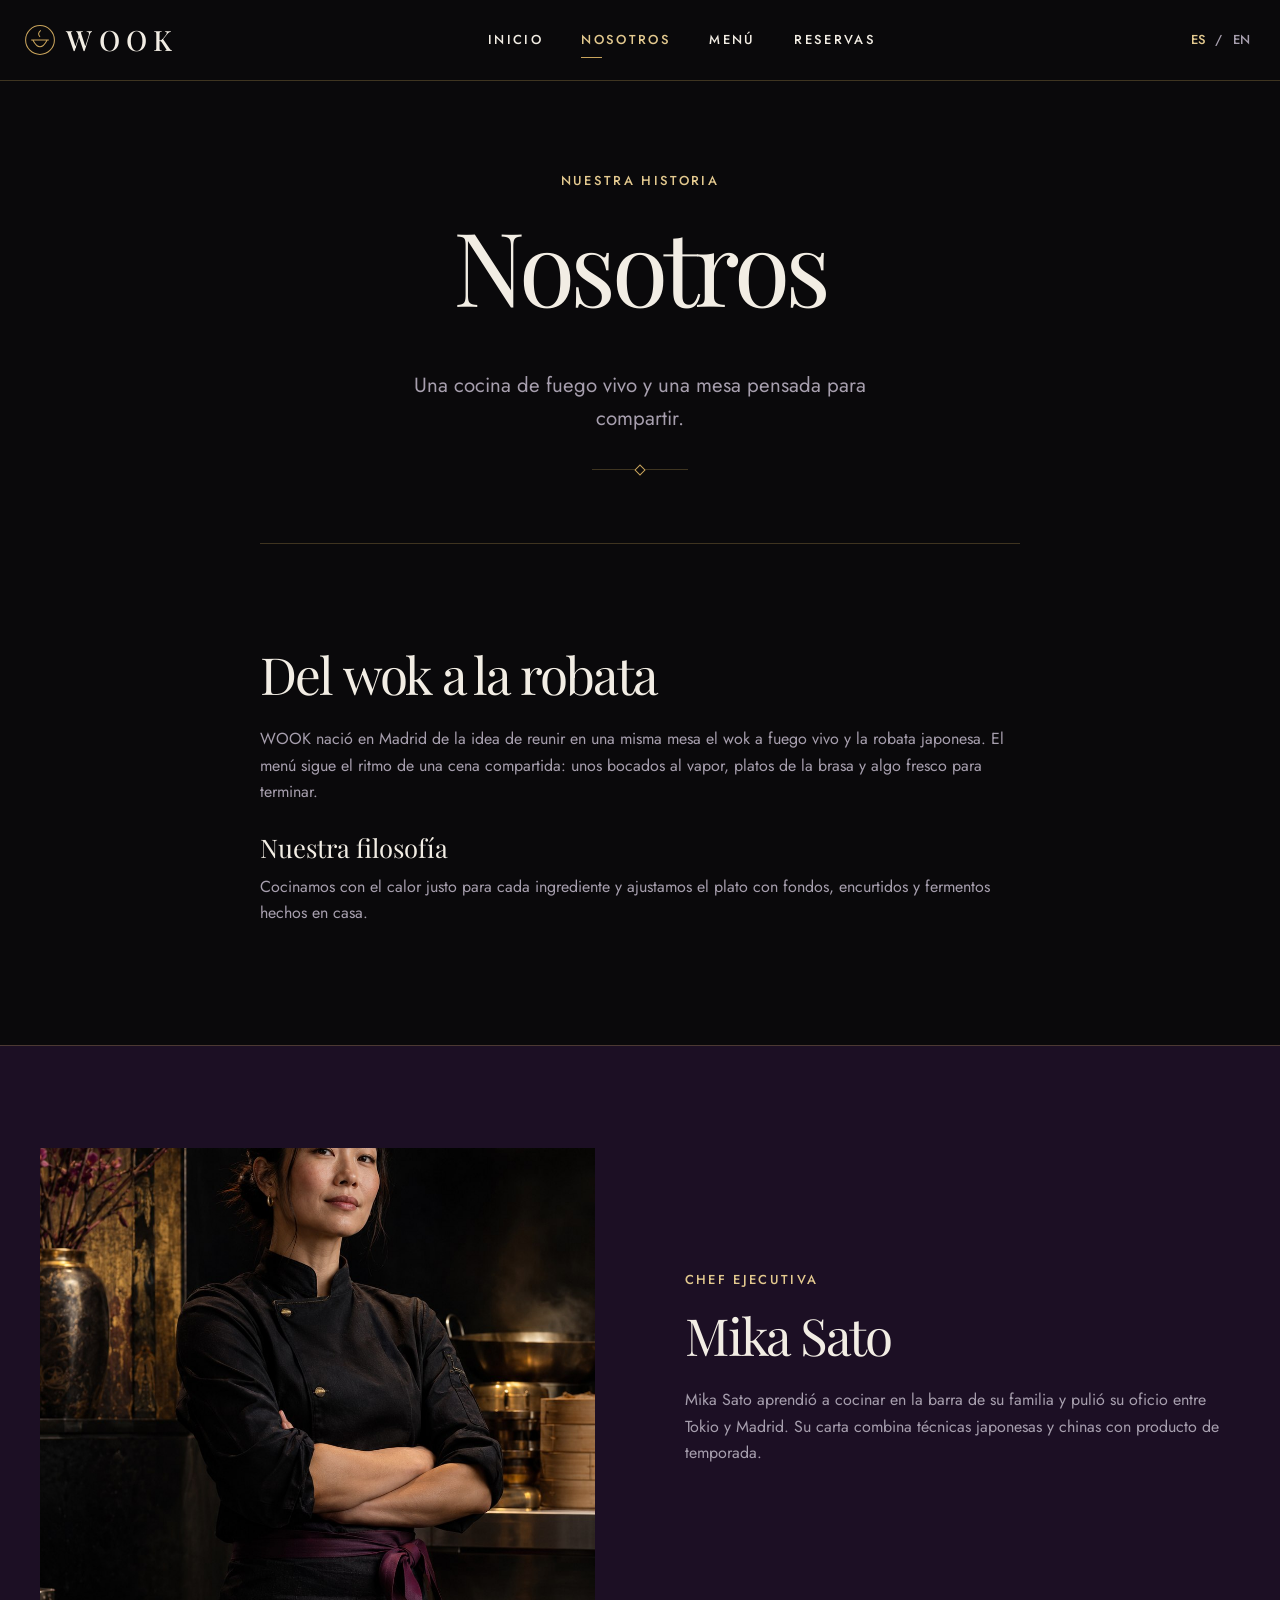
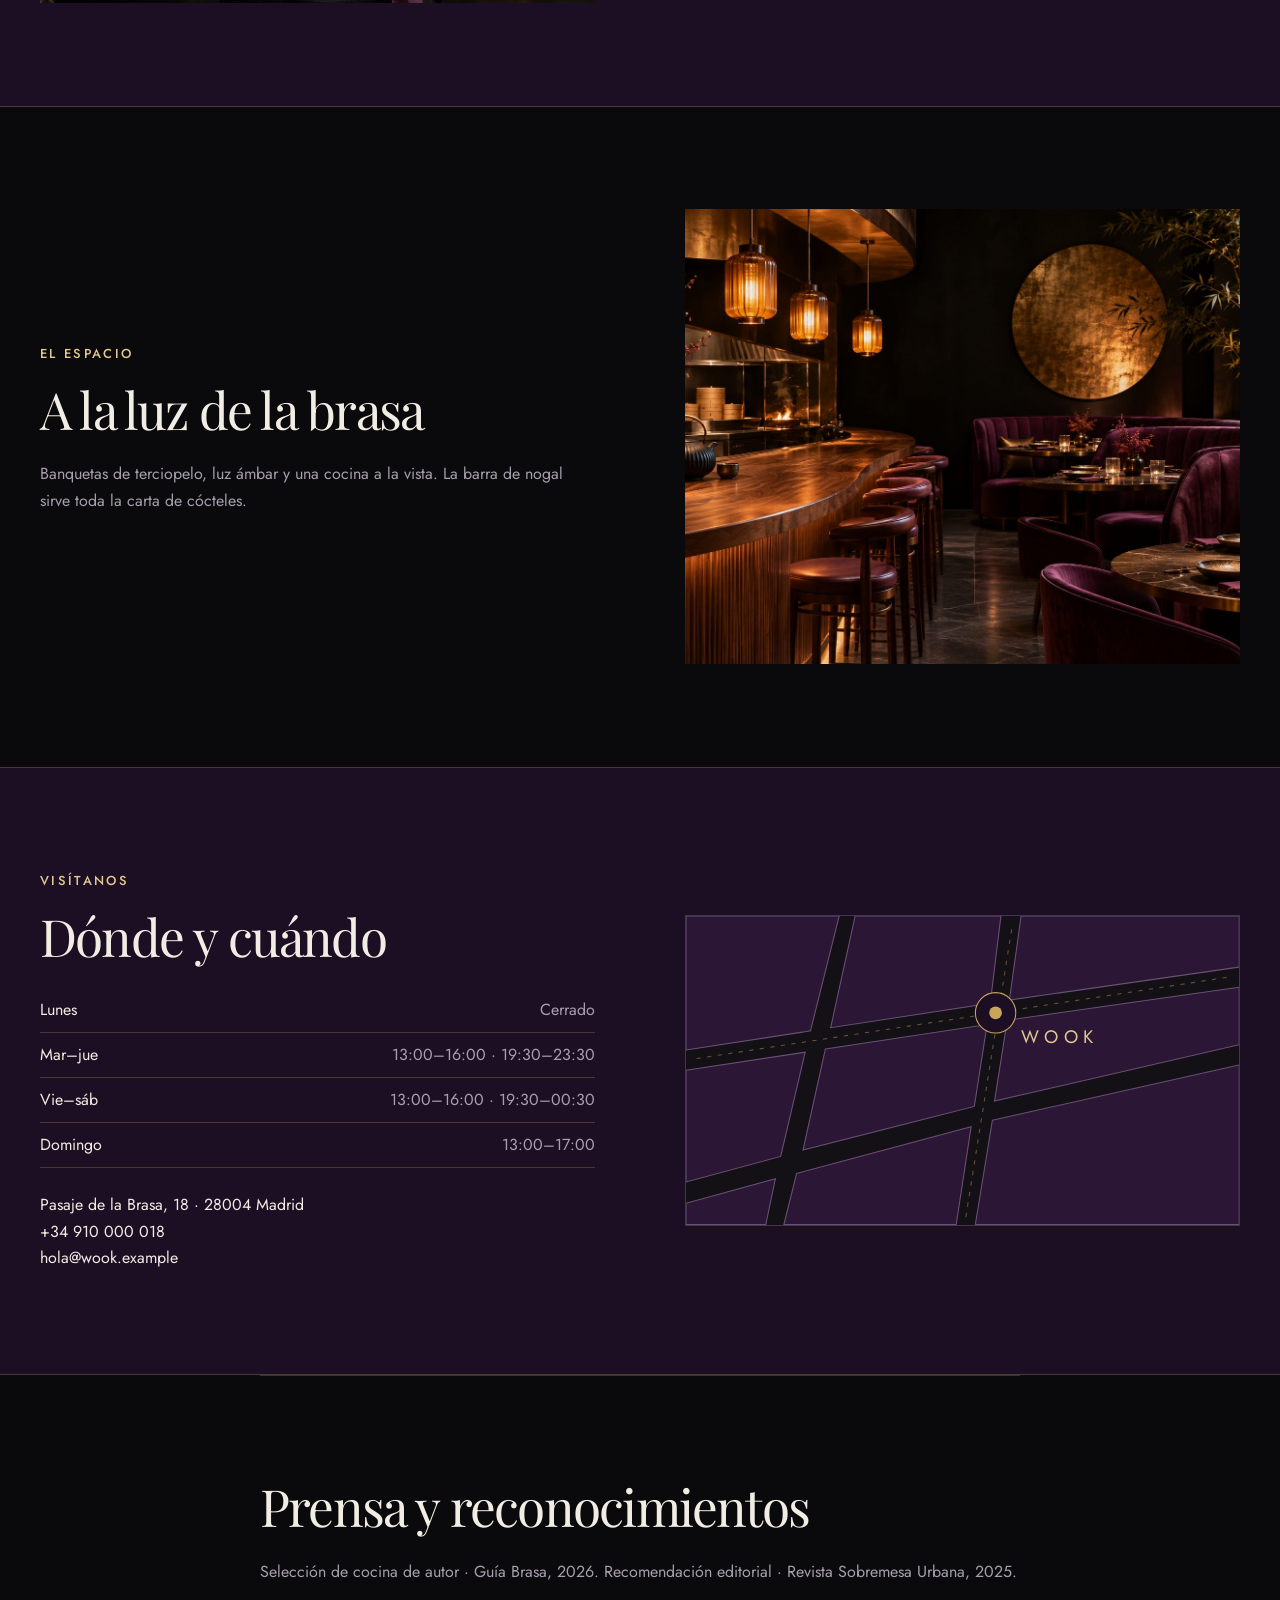
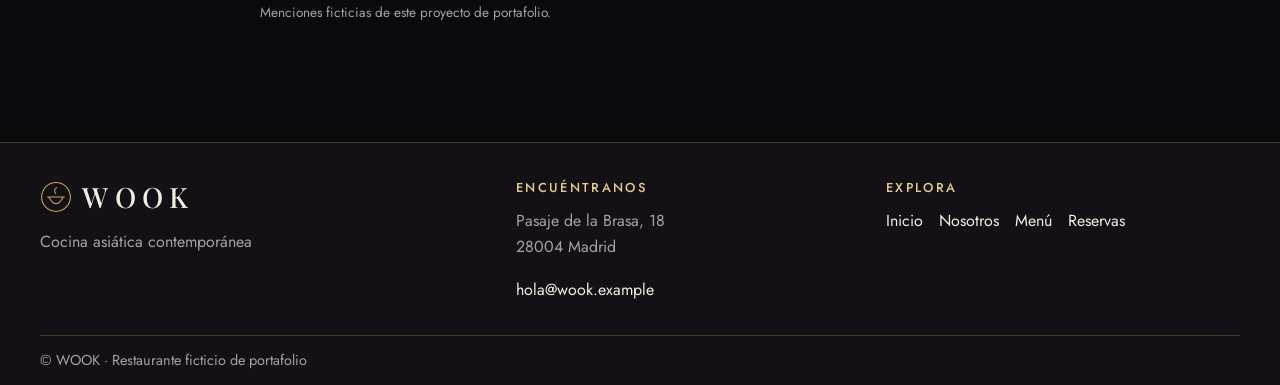
==== nosotros.html @ 29e49cdd "Primera versión del sitio WOOK Co-Authored-By: Claude Opus 5.5 <noreply@anthropic.com>" ====
<!doctype html>
<html lang="es">
<head>
<meta charset="utf-8">
<meta name="viewport" content="width=device-width, initial-scale=1">
<title>Nosotros | WOOK</title>
<meta name="description" content="La historia, la chef y el comedor de WOOK en Madrid.">
<meta name="description-en" content="Discover the story, chef and dining room behind WOOK in Madrid.">
<meta name="title-en" content="About | WOOK">
<link rel="stylesheet" href="https://fonts.googleapis.com/css2?family=Jost:wght@300;400;500&family=Playfair+Display:ital,wght@0,400;0,500;1,400&display=swap">
<link rel="stylesheet" href="css/styles.css">
<script defer src="js/i18n.js"></script>

<script defer src="js/main.js"></script>

</head>
<body class="page-nosotros">
<a href="#main" class="skip-link" data-en="Skip to content">Saltar al contenido</a>
<header class="site-header"><div class="header-inner"><a class="brand" href="index.html" aria-label="WOOK — Inicio" data-en-aria-label="WOOK — Home"><svg viewBox="0 0 40 40" aria-hidden="true"><circle cx="20" cy="20" r="18"/><path d="M9 20h22m-20 0q9 17 18 0m-9-4q-4-4 1-8"/></svg>WOOK</a>
<button type="button" class="nav-toggle" aria-controls="main-nav" aria-expanded="false" data-en="Menu">Menú</button>
<nav id="main-nav" aria-label="Navegación principal" data-en-aria-label="Main navigation"><a href="index.html" data-en="Home">Inicio</a><a href="nosotros.html" aria-current="page" data-en="About">Nosotros</a><a href="menu.html" data-en="Menu">Menú</a><a href="reservas.html" data-en="Reservations">Reservas</a></nav>
<div class="lang" role="group" aria-label="Idioma" data-en-aria-label="Language"><button type="button" data-lang="es" aria-label="Español">ES</button><span aria-hidden="true">/</span><button type="button" data-lang="en" aria-label="English">EN</button></div>
</div></header>
<main id="main"><section class="page-head wrap"><p class="eyebrow" data-en="Our story">Nuestra historia</p><h1 data-en="About WOOK">Nosotros</h1><p class="lede" data-en="A kitchen built around live fire, with a table made for sharing.">Una cocina de fuego vivo y una mesa pensada para compartir.</p><span class="ornament" aria-hidden="true"></span></section><section class="wrap section story reveal"><h2 data-en="From wok to robata">Del wok a la robata</h2><p data-en="WOOK began in Madrid with the idea of bringing live-fire wok cooking and the Japanese robata grill to the same table. The menu follows the rhythm of a shared meal: a few steamed bites, dishes from the grill and something bright to finish.">WOOK nació en Madrid de la idea de reunir en una misma mesa el wok a fuego vivo y la robata japonesa. El menú sigue el ritmo de una cena compartida: unos bocados al vapor, platos de la brasa y algo fresco para terminar.</p>
<h3 data-en="Our philosophy">Nuestra filosofía</h3><p data-en="We give each ingredient the heat it needs, then balance the dish with house-made stocks, pickles and ferments.">Cocinamos con el calor justo para cada ingrediente y ajustamos el plato con fondos, encurtidos y fermentos hechos en casa.</p></section>
<div id="chef"><section class="band plum"><div class="wrap split reveal"><img src="assets/img/chef.jpg" alt="Retrato de la chef ficticia Mika Sato" data-en-alt="Portrait of fictional chef Mika Sato" loading="lazy"><div><p class="eyebrow" data-en="Executive chef">Chef ejecutiva</p><h2 data-en="Mika Sato">Mika Sato</h2><p data-en="Mika Sato learned to cook at her family’s counter and honed her craft in Tokyo and Madrid. Her menu brings Japanese and Chinese techniques to seasonal produce.">Mika Sato aprendió a cocinar en la barra de su familia y pulió su oficio entre Tokio y Madrid. Su carta combina técnicas japonesas y chinas con producto de temporada.</p></div></div></section></div>
<div id="espacio"><section class="band reverse"><div class="wrap split reveal"><img src="assets/img/interior.jpg" alt="Barra de nogal y banquetas color ciruela" data-en-alt="Walnut bar and plum-coloured banquettes" loading="lazy"><div><p class="eyebrow" data-en="The dining room">El espacio</p><h2 data-en="By the glow of the grill">A la luz de la brasa</h2><p data-en="Velvet banquettes, amber light and an open kitchen. The walnut bar serves the full cocktail list.">Banquetas de terciopelo, luz ámbar y una cocina a la vista. La barra de nogal sirve toda la carta de cócteles.</p></div></div></section></div>
<section class="band plum"><div class="wrap split reveal"><div><p class="eyebrow" data-en="Visit us">Visítanos</p><h2 data-en="Where and when">Dónde y cuándo</h2><dl class="hours"><div><dt data-en="Monday">Lunes</dt><dd data-en="Closed">Cerrado</dd></div><div><dt data-en="Tue–Thu">Mar–jue</dt><dd>13:00–16:00 · 19:30–23:30</dd></div><div><dt data-en="Fri–Sat">Vie–sáb</dt><dd>13:00–16:00 · 19:30–00:30</dd></div><div><dt data-en="Sunday">Domingo</dt><dd>13:00–17:00</dd></div></dl><address>Pasaje de la Brasa, 18 · 28004 Madrid<br><a href="tel:+34910000018">+34 910 000 018</a><br><a href="mailto:hola@wook.example">hola@wook.example</a></address></div><div class="map" role="img" aria-label="Mapa ilustrado ficticio del Pasaje de la Brasa y ubicación de WOOK" data-en-aria-label="Illustrated map of the fictional Pasaje de la Brasa showing WOOK"><svg viewBox="0 0 520 290" aria-hidden="true"><g fill="#2B1636" stroke="#695174"><path d="M0 0h144l-27 108L0 126zM159 0h137l-10 82-150 23zM315 0h205v48l-216 31zM0 145l112-17-23 98L0 250zM131 125l152-23-12 77-161 41zM302 98l218-31v54l-230 53zM0 270l84-23-9 43H0zM104 242l164-44-14 92H92zM288 192l232-52v150H272z"/></g><path d="M10 134L513 57M263 283L307 7" fill="none" stroke="#C9A45C" stroke-opacity=".45" stroke-dasharray="4 6"/><circle cx="291" cy="91" r="19" fill="#1C0F24" stroke="#C9A45C"/><circle cx="291" cy="91" r="6" fill="#C9A45C"/><text x="315" y="119" fill="#E3C98F" letter-spacing="5" font-size="17">WOOK</text></svg></div></div></section>
<section class="wrap section story reveal"><h2 data-en="Press and recognition">Prensa y reconocimientos</h2><p data-en="Contemporary Dining Selection · Guía Brasa, 2026. Editors’ Pick · Sobremesa Urbana, 2025.">Selección de cocina de autor · Guía Brasa, 2026. Recomendación editorial · Revista Sobremesa Urbana, 2025.</p><p class="small" data-en="Fictional mentions for this portfolio project.">Menciones ficticias de este proyecto de portafolio.</p></section></main>
<footer><div class="wrap footer-grid"><div><a class="brand" href="index.html" aria-label="WOOK — Inicio" data-en-aria-label="WOOK — Home"><svg viewBox="0 0 40 40" aria-hidden="true"><circle cx="20" cy="20" r="18"/><path d="M9 20h22m-20 0q9 17 18 0m-9-4q-4-4 1-8"/></svg>WOOK</a><p data-en="Contemporary Asian dining">Cocina asiática contemporánea</p></div><div><h2 data-en="Find us">Encuéntranos</h2><p>Pasaje de la Brasa, 18<br>28004 Madrid</p><a href="mailto:hola@wook.example">hola@wook.example</a></div><div><h2 data-en="Explore">Explora</h2><nav aria-label="Enlaces del pie" data-en-aria-label="Footer links"><a href="index.html" data-en="Home">Inicio</a><a href="nosotros.html" data-en="About">Nosotros</a><a href="menu.html" data-en="Menu">Menú</a><a href="reservas.html" data-en="Reservations">Reservas</a></nav></div></div><div class="wrap footer-note"><span data-en="© WOOK · Fictional restaurant portfolio">© WOOK · Restaurante ficticio de portafolio</span></div></footer>
</body>
</html>
---- css/styles.css ----
:root {
  --black: #0A090B; --ink: #141116; --plum: #2B1636; --plum-deep: #1C0F24;
  --gold: #C9A45C; --gold-soft: #E3C98F; --ivory: #F2EDE4; --muted: #A79FAE;
  --line: rgba(201,164,92,.28); --header: 80px;
  --display: "Playfair Display", Georgia, serif; --body: Jost, system-ui, sans-serif;
}
*, *::before, *::after { box-sizing: border-box; }
html { scroll-padding-top: calc(var(--header) + 1rem); }
body { margin: 0; background: var(--black); color: var(--ivory); font: 400 1rem/1.65 var(--body); }
h1,h2,h3 { font: 400 1em/1.12 var(--display); margin: 0 0 .45em; }
h1 { font-size: clamp(3rem, 8vw, 7rem); letter-spacing: -.045em; }
h2 { font-size: clamp(2rem, 4vw, 3.7rem); letter-spacing: -.035em; }
h3 { font-size: clamp(1.3rem, 2vw, 1.8rem); }
p { margin: 0 0 1rem; color: var(--muted); }
a { color: inherit; text-decoration: none; }
a:hover { color: var(--gold-soft); }
button, input, select, textarea { font: inherit; }
button { cursor: pointer; }
button:disabled { cursor: default; }
:focus-visible { outline: 2px solid var(--gold-soft); outline-offset: 4px; }
img, svg { display: block; max-width: 100%; }
img { width: 100%; object-fit: cover; }
[hidden] { display: none !important; }
.wrap { width: min(100% - 3rem, 1200px); margin-inline: auto; }
.section, .band { padding-block: clamp(3.25rem, 8vw, 7rem); }
.plum { background: var(--plum-deep); border-block: 1px solid var(--line); }
.eyebrow, .button, .text-link, .hero-bottom, .site-header nav, .nav-toggle, .lang, .menu-nav, footer h2 {
  font-family: var(--body); font-size: .81rem; font-weight: 500; letter-spacing: .18em; text-transform: uppercase;
}
.eyebrow { color: var(--gold-soft); margin-bottom: 1.05rem; }
.lede { max-width: 34rem; font-size: clamp(1.06rem, 2vw, 1.28rem); }
.small { font-size: .85rem; }
.skip-link { position: fixed; top: .5rem; left: .5rem; z-index: 20; background: var(--black); padding: .5rem 1rem; transform: translateY(-150%); }
.skip-link:focus { transform: none; }
.site-header { position: fixed; inset: 0 0 auto; z-index: 10; border-bottom: 1px solid var(--line); background: var(--black); transition: background .25s; }
.page-index .site-header:not(.scrolled):not(.nav-open) { background: rgba(10,9,11,.18); }
.header-inner { width: min(100% - 3rem, 1320px); min-height: var(--header); margin: auto; display: flex; align-items: center; justify-content: space-between; gap: 1rem; }
.brand { font: 500 1.75rem/1 var(--display); letter-spacing: .22em; display: inline-flex; align-items: center; gap: .65rem; white-space: nowrap; }
.brand svg { width: 2rem; height: 2rem; fill: none; stroke: var(--gold); stroke-width: 1.3; }
.site-header nav { display: flex; gap: clamp(1rem, 3vw, 2.8rem); }
.site-header nav a { color: var(--ivory); position: relative; }
.site-header nav a:hover, .site-header nav a[aria-current] { color: var(--gold-soft); }
.site-header nav a[aria-current]::after { content: ""; position: absolute; bottom: -.45rem; left: 0; width: 1.3rem; border-bottom: 1px solid var(--gold); }
.lang { display: flex; align-items: center; gap: .2rem; color: var(--muted); }
.lang button, .nav-toggle { border: 0; padding: .35rem; background: transparent; color: var(--muted); }
.lang button[aria-pressed=true], .nav-toggle { color: var(--gold-soft); }
.nav-toggle { display: none; }
.button { display: inline-flex; justify-content: center; align-items: center; text-align: center; min-height: 48px; padding: .75rem 1.35rem; border: 1px solid var(--gold); background: var(--gold); color: var(--black); }
.button:hover { background: var(--gold-soft); color: var(--black); }
.button.outline { color: var(--ivory); background: rgba(10,9,11,.32); }
.button.outline:hover { color: var(--black); background: var(--gold-soft); }
.text-link { display: inline-block; padding-bottom: .25rem; border-bottom: 1px solid var(--gold); color: var(--gold-soft); }
.hero { min-height: 100vh; min-height: 100svh; position: relative; display: grid; align-items: center; isolation: isolate; padding-block: calc(var(--header) + 2rem) 6rem; background: var(--ink); }
.hero-image, .hero::after { position: absolute; inset: 0; width: 100%; height: 100%; z-index: -2; }
.hero-image { object-position: 65% center; }
.hero::after { content: ""; z-index: -1; background: linear-gradient(90deg, rgba(10,9,11,.92), rgba(10,9,11,.70) 35%, rgba(10,9,11,.18) 100%); }
.hero h1 { font-size: clamp(3.4rem, 8.6vw, 8.2rem); }
.hero em { font-weight: 400; color: var(--gold-soft); }
.hero .lede { color: var(--ivory); }
.actions { display: flex; flex-wrap: wrap; gap: .65rem; margin-top: 1.75rem; }
.hero-bottom { position: absolute; inset: auto 0 1.5rem; display: flex; align-items: center; gap: .75rem; color: var(--gold-soft); }
.hero-bottom span { width: 2rem; border-top: 1px solid var(--gold); }
.section-heading { display: flex; justify-content: space-between; align-items: end; flex-wrap: wrap; gap: 1rem; margin-bottom: 1.65rem; }
.section-heading h2 { margin-bottom: 0; }
.cards { display: grid; grid-template-columns: repeat(3, minmax(0, 1fr)); gap: 1rem; }
.cards article { background: var(--ink); border: 1px solid var(--line); }
.cards img { aspect-ratio: 1.18; }
.cards h3, .cards p { margin: .85rem 1rem; }
.split { display: grid; grid-template-columns: repeat(2, minmax(0, 1fr)); align-items: center; gap: clamp(1.5rem, 7vw, 7rem); }
.split img { aspect-ratio: 1.22; object-position: center 38%; }
.reverse .split img { order: 1; }
.split .text-link, .split .button { margin-top: .65rem; }
.hours { margin: 0 0 1.5rem; }
.hours div { display: flex; justify-content: space-between; flex-wrap: wrap; gap: .25rem 1rem; padding: .55rem 0; border-bottom: 1px solid var(--line); }
.hours dd { margin: 0; color: var(--muted); }
.page-head { text-align: center; padding-block: calc(var(--header) + clamp(3rem, 7vw, 6rem)) clamp(2rem, 5vw, 4.5rem); }
.page-head .lede { margin-inline: auto; }
.ornament { display: inline-block; width: 6rem; border-top: 1px solid var(--line); position: relative; }
.ornament::after { content: ""; position: absolute; top: -4px; left: calc(50% - 4px); width: 8px; height: 8px; border: 1px solid var(--gold); background: var(--black); transform: rotate(45deg); }
.story { max-width: 760px; border-top: 1px solid var(--line); }
.story h3 { margin-top: 1.75rem; }
address { font-style: normal; overflow-wrap: anywhere; }
.map { border: 1px solid var(--line); background: var(--ink); }
.map svg { width: 100%; }
.menu-nav { position: sticky; top: var(--header); z-index: 5; background: var(--ink); border-block: 1px solid var(--line); display: flex; justify-content: safe center; gap: 1.35rem; overflow-x: auto; padding: .85rem 1rem; }
.menu-nav a { flex: none; white-space: nowrap; }
.menu-body section { scroll-margin-top: 3rem; padding-block: 2.2rem; border-top: 1px solid var(--line); }
.menu-body { padding-bottom: 3rem; }
.tasting { display: flex; justify-content: space-between; align-items: center; gap: 1rem; margin-block: 2rem; background: var(--plum); border: 1px solid var(--line); padding: clamp(1.25rem, 4vw, 3rem); }
.tasting-price { white-space: nowrap; text-align: center; color: var(--muted); }
.tasting-price strong { display: block; font: 400 clamp(1.8rem, 5vw, 3rem)/1.2 var(--display); color: var(--gold-soft); }
.menu-grid { display: grid; grid-template-columns: repeat(2, minmax(0, 1fr)); gap: 1rem; }
.dish { background: var(--ink); border: 1px solid var(--line); min-width: 0; }
.dish img { aspect-ratio: 2.35; }
.dish-info { padding: 1rem; }
.dish-top { display: flex; justify-content: space-between; gap: .6rem; align-items: baseline; }
.dish-top strong { color: var(--gold-soft); white-space: nowrap; font-weight: 500; }
.legend, .tags, .times { display: flex; flex-wrap: wrap; gap: .5rem; }
.legend { color: var(--muted); margin-block: 1rem; }
.tag { display: inline-block; font-size: .82rem; border: 1px solid var(--line); padding: .12rem .48rem; color: var(--gold-soft); }
.booking { padding-top: 0; display: grid; grid-template-columns: minmax(0, 1.6fr) minmax(0, 1fr); gap: 1rem; align-items: start; }
.demo, .booking noscript { grid-column: 1 / -1; background: var(--plum); border: 1px solid var(--line); padding: .75rem 1rem; color: var(--gold-soft); }
.booking-form { display: grid; gap: 1rem; }
.panel { padding: clamp(.85rem, 3vw, 1.75rem); background: var(--ink); border: 1px solid var(--line); }
.panel h2 { font-size: clamp(1.5rem, 3vw, 2.5rem); }
.summary { position: sticky; top: calc(var(--header) + 1rem); }
.summary dl { display: grid; grid-template-columns: auto 1fr; gap: .5rem 1rem; }
.summary dd { margin: 0; color: var(--gold-soft); }
.calendar-head { display: grid; grid-template-columns: 2.4rem 1fr 2.4rem; align-items: center; margin-block: .8rem; gap: .5rem; }
.calendar-head h3 { text-align: center; margin: 0; }
.calendar-head button, .day, .time { color: var(--ivory); border: 1px solid var(--line); background: transparent; min-height: 38px; }
.calendar-head button { font-size: 1.45rem; line-height: 1; }
.calendar-head button:disabled { opacity: .45; }
.calendar-row { display: grid; grid-template-columns: repeat(7,minmax(0,1fr)); gap: .25rem; text-align: center; margin-bottom: .25rem; }
.weekday { font-size: .86rem; color: var(--muted); }
.day { width: 100%; padding: 0; line-height: 1; font-variant-numeric: tabular-nums; }
.day[aria-disabled=true] { color: var(--muted); cursor: default; }
.day.closed { text-decoration: line-through; }
.day.full { background: var(--plum); }
.day.outside { color: #87808b; border-color: transparent; }
.day:not([aria-disabled=true]):hover, .time:hover, .calendar-head button:not(:disabled):hover { border-color: var(--gold-soft); }
.day.selected, .time[aria-pressed=true] { background: var(--gold); color: var(--black); }
.time { padding-inline: .58rem; }
.calendar-key { display: inline-flex; align-items: center; gap: .4rem; font-size: .88rem; }
.calendar-key::before { content: ""; width: .7rem; height: .7rem; border: 1px solid var(--line); }
.calendar-key.closed::before { background: linear-gradient(0deg, transparent 40%, var(--muted) 40% 60%, transparent 60%); }
.calendar-key.full::before { background: var(--plum); }
fieldset { margin: 1rem 0; border: 1px solid var(--line); padding: 1rem; min-width: 0; }
/* Legend dentro del recuadro, sin cortar el borde */
fieldset > legend { float: left; width: 100%; padding: 0; margin-bottom: .75rem; }
fieldset > legend + * { clear: both; }
fieldset p { margin: 0; }
label { display: grid; gap: .3rem; margin-top: .8rem; }
input, select, textarea { width: 100%; padding: .55rem .65rem; color: var(--ivory); background: var(--black); color-scheme: dark; border: 1px solid var(--line); border-radius: 0; }
textarea { resize: vertical; }
input::placeholder, textarea::placeholder { color: var(--muted); opacity: 1; }
select { appearance: none; padding-right: 2rem; background: linear-gradient(45deg, transparent 50%, var(--gold) 50%) right 15px center / 5px 5px no-repeat, linear-gradient(135deg, var(--gold) 50%, transparent 50%) right 10px center / 5px 5px no-repeat, var(--black); }
.error, [aria-invalid=true] { border: 1px solid #f5a9a3; }
.error { padding: .6rem .8rem; margin: 0; color: #f5a9a3; }
#confirmation { border-top: 1px solid var(--line); padding-top: 1rem; }
#confirmation strong { color: var(--gold-soft); }
footer { border-top: 1px solid var(--line); background: var(--ink); padding-top: 2.4rem; }
.footer-grid { display: grid; grid-template-columns: 1.3fr 1fr 1fr; gap: 1rem; }
.footer-grid p { margin-top: .45rem; }
.footer-grid nav { display: flex; flex-wrap: wrap; gap: .2rem 1rem; }
footer h2 { color: var(--gold-soft); margin-bottom: .75rem; }
.footer-note { border-top: 1px solid var(--line); margin-top: 2rem; padding-block: .8rem; color: var(--muted); font-size: .9rem; }
.reveal.entered { animation: rise .65s ease-out both; }
@keyframes rise { from { opacity: .6; transform: translateY(12px); } to { opacity: 1; transform: none; } }
@media (max-width: 740px) {
  :root { --header: 66px; }
  .wrap, .header-inner { width: calc(100% - 2rem); }
  .header-inner { gap: .6rem; }
  .brand { font-size: 1.4rem; }
  .brand svg { width: 1.65rem; height: 1.65rem; }
  .site-header nav { flex-wrap: wrap; gap: .5rem 1rem; }
  .js .nav-toggle { display: inline-block; margin-left: auto; }
  .js .site-header nav { display: none; position: absolute; top: 100%; left: 0; right: 0; background: var(--black); padding: 1.25rem 1rem; border-bottom: 1px solid var(--line); }
  .js .site-header.nav-open nav { display: flex; flex-direction: column; }
  .js .site-header.nav-open nav a { padding-block: .35rem; align-self: start; }
  .split, .booking { grid-template-columns: minmax(0, 1fr); }
  .reverse .split img { order: 0; }
  .summary { position: static; }
  .footer-grid { grid-template-columns: 1fr 1fr; }
  .footer-grid > :first-child { grid-column: 1 / -1; }
}
@media (max-width: 510px) {
  .cards, .menu-grid { grid-template-columns: minmax(0, 1fr); }
  .cards img { aspect-ratio: 1.65; }
  .hero::after { background: rgba(10,9,11,.60); }
  .tasting { align-items: flex-start; flex-direction: column; }
  .tasting-price { text-align: left; }
  .footer-grid { grid-template-columns: 1fr; }
  .header-inner:not(.js .header-inner) { flex-wrap: wrap; }
}
@media (prefers-reduced-motion: reduce) {
  *, *::before, *::after { animation: none !important; transition: none !important; }
}
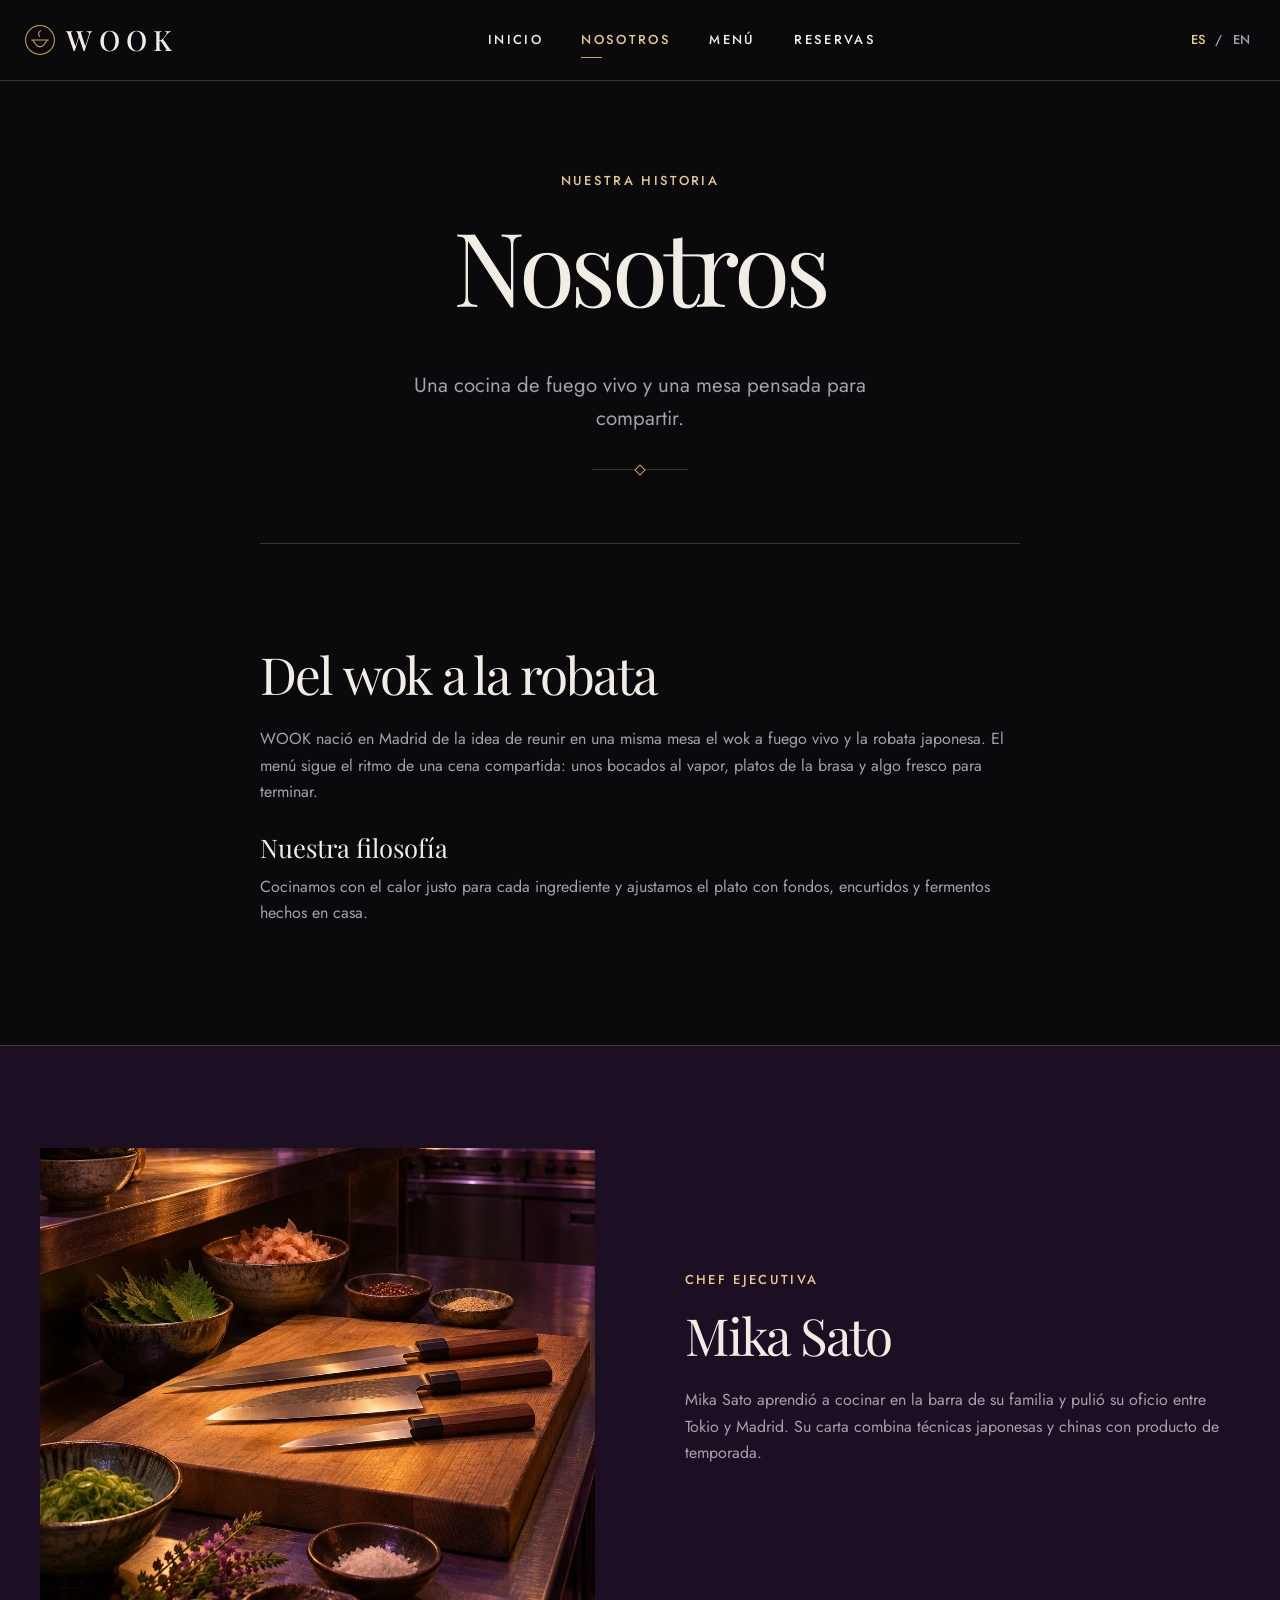
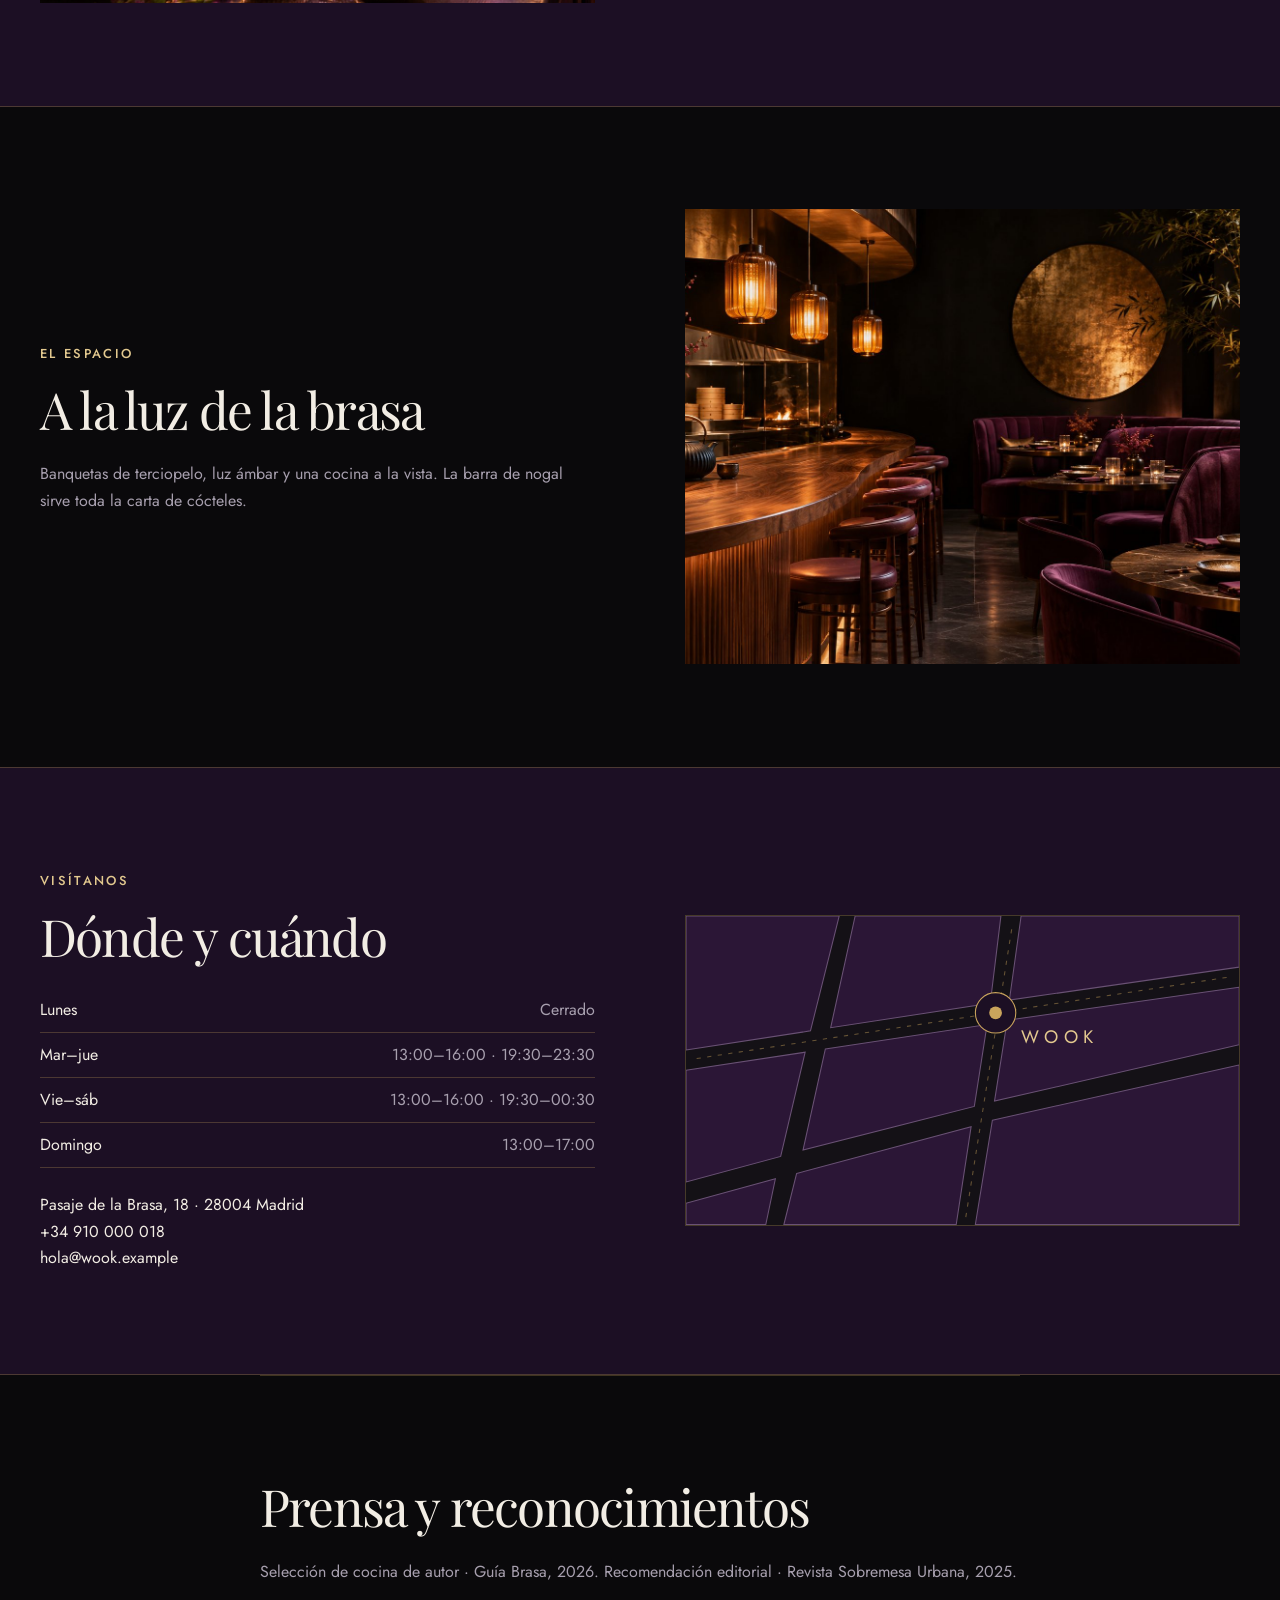
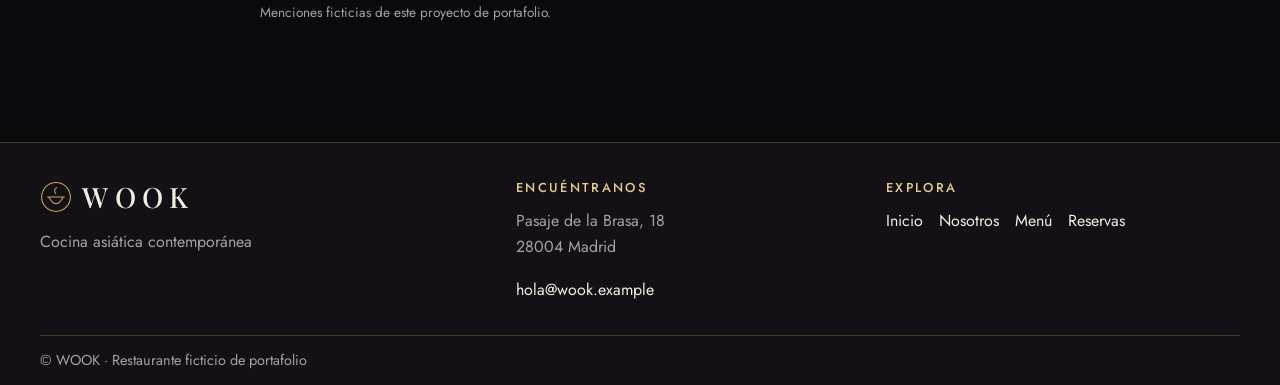
==== commit 79d5be07: "Sustituir imágenes con personas por imágenes de cocina Co-Authored-By: Claude Opus 5.5 <noreply@anth" ====
--- a/nosotros.html
+++ b/nosotros.html
@@ -23,7 +23,7 @@
 </div></header>
 <main id="main"><section class="page-head wrap"><p class="eyebrow" data-en="Our story">Nuestra historia</p><h1 data-en="About WOOK">Nosotros</h1><p class="lede" data-en="A kitchen built around live fire, with a table made for sharing.">Una cocina de fuego vivo y una mesa pensada para compartir.</p><span class="ornament" aria-hidden="true"></span></section><section class="wrap section story reveal"><h2 data-en="From wok to robata">Del wok a la robata</h2><p data-en="WOOK began in Madrid with the idea of bringing live-fire wok cooking and the Japanese robata grill to the same table. The menu follows the rhythm of a shared meal: a few steamed bites, dishes from the grill and something bright to finish.">WOOK nació en Madrid de la idea de reunir en una misma mesa el wok a fuego vivo y la robata japonesa. El menú sigue el ritmo de una cena compartida: unos bocados al vapor, platos de la brasa y algo fresco para terminar.</p>
 <h3 data-en="Our philosophy">Nuestra filosofía</h3><p data-en="We give each ingredient the heat it needs, then balance the dish with house-made stocks, pickles and ferments.">Cocinamos con el calor justo para cada ingrediente y ajustamos el plato con fondos, encurtidos y fermentos hechos en casa.</p></section>
-<div id="chef"><section class="band plum"><div class="wrap split reveal"><img src="assets/img/chef.jpg" alt="Retrato de la chef ficticia Mika Sato" data-en-alt="Portrait of fictional chef Mika Sato" loading="lazy"><div><p class="eyebrow" data-en="Executive chef">Chef ejecutiva</p><h2 data-en="Mika Sato">Mika Sato</h2><p data-en="Mika Sato learned to cook at her family’s counter and honed her craft in Tokyo and Madrid. Her menu brings Japanese and Chinese techniques to seasonal produce.">Mika Sato aprendió a cocinar en la barra de su familia y pulió su oficio entre Tokio y Madrid. Su carta combina técnicas japonesas y chinas con producto de temporada.</p></div></div></section></div>
+<div id="chef"><section class="band plum"><div class="wrap split reveal"><img class="kitchen-image" src="assets/img/cocina.jpg" alt="Cuchillos japoneses sobre una tabla, con cuencos de cerámica, hierbas y especias" data-en-alt="Japanese knives on a cutting board with ceramic bowls, herbs and spices" loading="lazy"><div><p class="eyebrow" data-en="Executive chef">Chef ejecutiva</p><h2 data-en="Mika Sato">Mika Sato</h2><p data-en="Mika Sato learned to cook at her family’s counter and honed her craft in Tokyo and Madrid. Her menu brings Japanese and Chinese techniques to seasonal produce.">Mika Sato aprendió a cocinar en la barra de su familia y pulió su oficio entre Tokio y Madrid. Su carta combina técnicas japonesas y chinas con producto de temporada.</p></div></div></section></div>
 <div id="espacio"><section class="band reverse"><div class="wrap split reveal"><img src="assets/img/interior.jpg" alt="Barra de nogal y banquetas color ciruela" data-en-alt="Walnut bar and plum-coloured banquettes" loading="lazy"><div><p class="eyebrow" data-en="The dining room">El espacio</p><h2 data-en="By the glow of the grill">A la luz de la brasa</h2><p data-en="Velvet banquettes, amber light and an open kitchen. The walnut bar serves the full cocktail list.">Banquetas de terciopelo, luz ámbar y una cocina a la vista. La barra de nogal sirve toda la carta de cócteles.</p></div></div></section></div>
 <section class="band plum"><div class="wrap split reveal"><div><p class="eyebrow" data-en="Visit us">Visítanos</p><h2 data-en="Where and when">Dónde y cuándo</h2><dl class="hours"><div><dt data-en="Monday">Lunes</dt><dd data-en="Closed">Cerrado</dd></div><div><dt data-en="Tue–Thu">Mar–jue</dt><dd>13:00–16:00 · 19:30–23:30</dd></div><div><dt data-en="Fri–Sat">Vie–sáb</dt><dd>13:00–16:00 · 19:30–00:30</dd></div><div><dt data-en="Sunday">Domingo</dt><dd>13:00–17:00</dd></div></dl><address>Pasaje de la Brasa, 18 · 28004 Madrid<br><a href="tel:+34910000018">+34 910 000 018</a><br><a href="mailto:hola@wook.example">hola@wook.example</a></address></div><div class="map" role="img" aria-label="Mapa ilustrado ficticio del Pasaje de la Brasa y ubicación de WOOK" data-en-aria-label="Illustrated map of the fictional Pasaje de la Brasa showing WOOK"><svg viewBox="0 0 520 290" aria-hidden="true"><g fill="#2B1636" stroke="#695174"><path d="M0 0h144l-27 108L0 126zM159 0h137l-10 82-150 23zM315 0h205v48l-216 31zM0 145l112-17-23 98L0 250zM131 125l152-23-12 77-161 41zM302 98l218-31v54l-230 53zM0 270l84-23-9 43H0zM104 242l164-44-14 92H92zM288 192l232-52v150H272z"/></g><path d="M10 134L513 57M263 283L307 7" fill="none" stroke="#C9A45C" stroke-opacity=".45" stroke-dasharray="4 6"/><circle cx="291" cy="91" r="19" fill="#1C0F24" stroke="#C9A45C"/><circle cx="291" cy="91" r="6" fill="#C9A45C"/><text x="315" y="119" fill="#E3C98F" letter-spacing="5" font-size="17">WOOK</text></svg></div></div></section>
 <section class="wrap section story reveal"><h2 data-en="Press and recognition">Prensa y reconocimientos</h2><p data-en="Contemporary Dining Selection · Guía Brasa, 2026. Editors’ Pick · Sobremesa Urbana, 2025.">Selección de cocina de autor · Guía Brasa, 2026. Recomendación editorial · Revista Sobremesa Urbana, 2025.</p><p class="small" data-en="Fictional mentions for this portfolio project.">Menciones ficticias de este proyecto de portafolio.</p></section></main>
--- a/css/styles.css
+++ b/css/styles.css
@@ -53,7 +53,7 @@
 .hero { min-height: 100vh; min-height: 100svh; position: relative; display: grid; align-items: center; isolation: isolate; padding-block: calc(var(--header) + 2rem) 6rem; background: var(--ink); }
 .hero-image, .hero::after { position: absolute; inset: 0; width: 100%; height: 100%; z-index: -2; }
 .hero-image { object-position: 65% center; }
-.hero::after { content: ""; z-index: -1; background: linear-gradient(90deg, rgba(10,9,11,.92), rgba(10,9,11,.70) 35%, rgba(10,9,11,.18) 100%); }
+.hero::after { content: ""; z-index: -1; background: linear-gradient(90deg, rgba(10,9,11,.92), rgba(10,9,11,.76) 42%, rgba(10,9,11,.46) 78%, rgba(10,9,11,.18) 100%); }
 .hero h1 { font-size: clamp(3.4rem, 8.6vw, 8.2rem); }
 .hero em { font-weight: 400; color: var(--gold-soft); }
 .hero .lede { color: var(--ivory); }
@@ -68,6 +68,7 @@
 .cards h3, .cards p { margin: .85rem 1rem; }
 .split { display: grid; grid-template-columns: repeat(2, minmax(0, 1fr)); align-items: center; gap: clamp(1.5rem, 7vw, 7rem); }
 .split img { aspect-ratio: 1.22; object-position: center 38%; }
+.split .kitchen-image { object-position: center 75%; }
 .reverse .split img { order: 1; }
 .split .text-link, .split .button { margin-top: .65rem; }
 .hours { margin: 0 0 1.5rem; }
@@ -167,7 +168,7 @@
 @media (max-width: 510px) {
   .cards, .menu-grid { grid-template-columns: minmax(0, 1fr); }
   .cards img { aspect-ratio: 1.65; }
-  .hero::after { background: rgba(10,9,11,.60); }
+  .hero::after { background: rgba(10,9,11,.68); }
   .tasting { align-items: flex-start; flex-direction: column; }
   .tasting-price { text-align: left; }
   .footer-grid { grid-template-columns: 1fr; }
